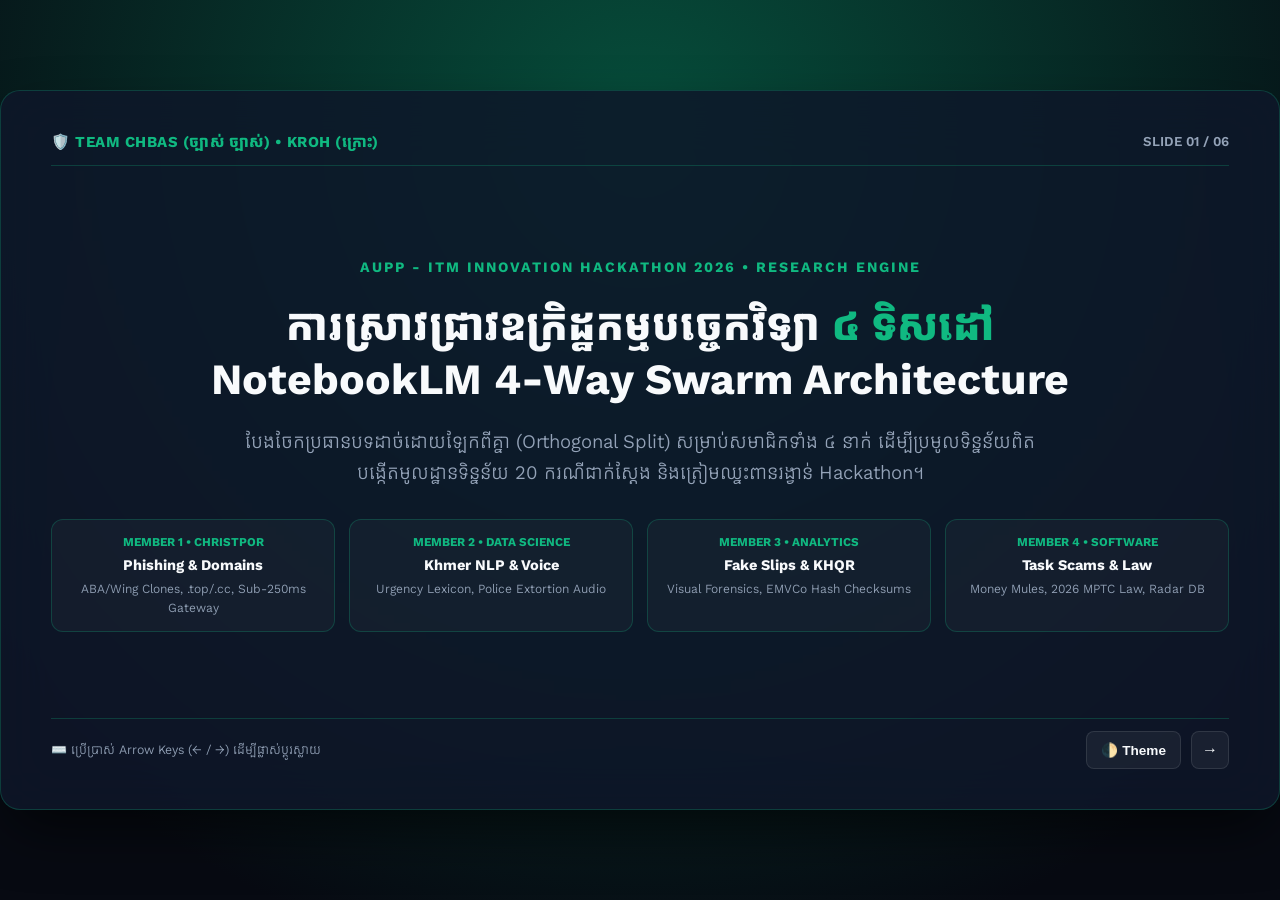
==== slides.html @ 831a71b3 "feat: deploy Team CHBAS 4-member research presentation deck to /slides" ====
<!DOCTYPE html>
<html lang="km" data-theme="dark">
<head>
    <meta charset="UTF-8">
    <meta name="viewport" content="width=device-width, initial-scale=1.0">
    <title>Team CHBAS — 4-Member Scam Research & NotebookLM Architecture | KROH (ក្រោះ)</title>
    <style>
        @import url('https://fonts.googleapis.com/css2?family=Inter:wght@400;500;600;700&family=Outfit:wght@500;600;700;800&family=Kantumruy+Pro:wght@400;500;600;700&display=swap');
        
        :root {
            --primary: #10B981;
            --primary-glow: rgba(16, 185, 129, 0.25);
            --secondary: #06B6D4;
            --accent: #F59E0B;
            --danger: #EF4444;
            --bg-color: #070A12;
            --card-bg: rgba(15, 23, 42, 0.85);
            --text-primary: #F8FAFC;
            --text-muted: #94A3B8;
            --border-color: rgba(16, 185, 129, 0.25);
            --bg-gradient: radial-gradient(circle at 50% 15%, #064e3b 0%, #070a12 85%);
            --code-bg: #0B1120;
        }
    
        [data-theme="light"] {
            --primary: #059669;
            --primary-glow: rgba(5, 150, 105, 0.2);
            --secondary: #0284C7;
            --accent: #D97706;
            --danger: #DC2626;
            --bg-color: #F8FAFC;
            --card-bg: #FFFFFF;
            --text-primary: #0F172A;
            --text-muted: #475569;
            --border-color: rgba(5, 150, 105, 0.25);
            --bg-gradient: radial-gradient(circle at 50% 15%, #ECFDF5 0%, #F1F5F9 85%);
            --code-bg: #F1F5F9;
        }
        
        * { box-sizing: border-box; margin: 0; padding: 0; }
        
        body {
            display: flex; justify-content: center; align-items: center; min-height: 100vh;
            background-color: var(--bg-color); background-image: var(--bg-gradient);
            color: var(--text-primary); font-family: 'Kantumruy Pro', 'Inter', sans-serif;
            overflow: hidden; transition: all 0.3s ease; line-height: 1.45;
        }
        
        h1, h2, h3, h4 { font-family: 'Kantumruy Pro', 'Outfit', sans-serif; font-weight: 700; }
        
        .slide-container {
            width: 1280px; height: 720px; position: relative;
            background: var(--card-bg); backdrop-filter: blur(28px);
            border-radius: 20px; border: 1px solid var(--border-color);
            box-shadow: 0 25px 60px -12px rgba(0, 0, 0, 0.7); overflow: hidden;
        }
        
        .slide {
            display: none; width: 100%; height: 100%; padding: 40px 50px;
            flex-direction: column; justify-content: space-between;
        }
        .slide.active { display: flex; animation: fadeIn 0.3s ease-out; }
        
        @keyframes fadeIn { from { opacity: 0; transform: translateY(6px); } to { opacity: 1; transform: translateY(0); } }
        
        .slide-header {
            display: flex; justify-content: space-between; align-items: center;
            border-bottom: 1px solid var(--border-color); padding-bottom: 12px; margin-bottom: 16px;
        }
        .brand-badge {
            display: inline-flex; align-items: center; gap: 8px; font-weight: 700;
            font-size: 0.95rem; color: var(--primary); letter-spacing: 0.5px;
        }
        .slide-counter { font-size: 0.85rem; color: var(--text-muted); font-weight: 600; }
        
        .content-split {
            display: grid; grid-template-columns: 1.15fr 0.85fr; gap: 30px;
            height: calc(100% - 110px); align-items: stretch;
        }
        
        .panel-left {
            display: flex; flex-direction: column; justify-content: space-between;
        }
        .panel-right {
            background: rgba(16, 185, 129, 0.03); border: 1px dashed var(--border-color);
            border-radius: 16px; padding: 22px; display: flex; flex-direction: column;
            justify-content: space-between;
        }
        
        .slide-title { font-size: 1.85rem; color: var(--text-primary); margin-bottom: 6px; }
        .slide-subtitle { color: var(--primary); font-size: 1.05rem; font-weight: 600; margin-bottom: 16px; }
        
        .spec-list { list-style: none; display: flex; flex-direction: column; gap: 10px; }
        .spec-item {
            padding: 10px 14px; border-radius: 10px; background: rgba(255, 255, 255, 0.03);
            border: 1px solid rgba(255, 255, 255, 0.06); font-size: 0.92rem;
            display: flex; align-items: flex-start; gap: 10px;
        }
        .spec-icon { color: var(--primary); font-weight: bold; flex-shrink: 0; margin-top: 2px; }
        
        .prompt-preview-card {
            background: var(--code-bg); border-radius: 12px; border: 1px solid var(--border-color);
            padding: 16px; flex-grow: 1; display: flex; flex-direction: column; justify-content: space-between;
            overflow: hidden;
        }
        .prompt-header {
            display: flex; justify-content: space-between; align-items: center; margin-bottom: 10px;
        }
        .prompt-label { font-size: 0.8rem; font-weight: 700; color: var(--text-muted); text-transform: uppercase; letter-spacing: 0.5px; }
        .prompt-text {
            font-family: 'JetBrains Mono', 'Menlo', monospace; font-size: 0.82rem;
            color: var(--text-primary); line-height: 1.5; overflow-y: auto; max-height: 250px;
            padding-right: 6px; white-space: pre-wrap;
        }
        
        .btn-action {
            display: inline-flex; align-items: center; justify-content: center; gap: 8px;
            background: var(--primary); color: #042f2e; font-weight: 700; font-size: 0.95rem;
            padding: 12px 20px; border-radius: 10px; border: none; cursor: pointer;
            transition: all 0.2s ease; text-decoration: none; margin-top: 14px;
        }
        .btn-action:hover {
            transform: translateY(-2px); box-shadow: 0 10px 25px -5px var(--primary-glow);
            filter: brightness(1.1);
        }
        .btn-action.copied {
            background: #059669; color: #FFFFFF;
        }
        
        .btn-secondary {
            background: rgba(255,255,255,0.06); color: var(--text-primary); border: 1px solid rgba(255,255,255,0.12);
        }
        .btn-secondary:hover { background: rgba(255,255,255,0.12); }
        
        .slide-footer {
            display: flex; justify-content: space-between; align-items: center;
            border-top: 1px solid var(--border-color); padding-top: 12px; margin-top: 10px;
        }
        .shortcut-hint { font-size: 0.8rem; color: var(--text-muted); }
        .controls-row { display: flex; gap: 10px; }
        .nav-btn {
            background: rgba(255,255,255,0.05); border: 1px solid rgba(255,255,255,0.1);
            color: var(--text-primary); width: 38px; height: 38px; border-radius: 8px;
            cursor: pointer; display: flex; align-items: center; justify-content: center;
            font-size: 1rem; transition: all 0.2s;
        }
        .nav-btn:hover { background: var(--primary); color: #042f2e; }
        .theme-toggle-btn {
            padding: 0 14px; width: auto; font-size: 0.85rem; font-weight: 600;
        }

        .hero-layout {
            display: flex; flex-direction: column; justify-content: center; align-items: center;
            text-align: center; height: 100%; gap: 20px;
        }
        .hero-title { font-size: 2.7rem; line-height: 1.25; color: var(--text-primary); max-width: 950px; }
        .hero-title span { color: var(--primary); }
        .hero-sub { color: var(--text-muted); font-size: 1.2rem; max-width: 800px; line-height: 1.6; }
        .role-grid-preview {
            display: grid; grid-template-columns: repeat(4, 1fr); gap: 14px; width: 100%; margin-top: 10px;
        }
        .role-chip {
            background: rgba(255, 255, 255, 0.03); border: 1px solid var(--border-color);
            border-radius: 12px; padding: 14px 10px; text-align: center;
        }
        .role-chip-num { font-size: 0.75rem; font-weight: 700; color: var(--primary); text-transform: uppercase; }
        .role-chip-title { font-size: 0.92rem; font-weight: 700; margin-top: 4px; }
        .role-chip-desc { font-size: 0.78rem; color: var(--text-muted); margin-top: 4px; }

        .modal-overlay {
            display: none; position: absolute; top: 0; left: 0; width: 100%; height: 100%;
            background: rgba(4, 7, 13, 0.88); backdrop-filter: blur(12px);
            z-index: 100; justify-content: center; align-items: center; padding: 40px;
        }
        .modal-overlay.active { display: flex; animation: fadeIn 0.2s ease-out; }
        .modal-box {
            background: var(--card-bg); border: 1px solid var(--primary);
            border-radius: 16px; width: 850px; max-height: 90%; overflow-y: auto;
            padding: 30px; box-shadow: 0 25px 60px rgba(0,0,0,0.8);
        }
        .modal-close {
            float: right; font-size: 1.4rem; cursor: pointer; color: var(--text-muted);
            border: none; background: transparent; line-height: 1;
        }
        .modal-close:hover { color: var(--danger); }
    </style>
</head>
<body>

<div class="slide-container">

    <!-- SLIDE 1: HERO -->
    <div class="slide active" id="slide-1">
        <div class="slide-header">
            <div class="brand-badge">🛡️ TEAM CHBAS (ច្បាស់ ច្បាស់) • KROH (ក្រោះ)</div>
            <div class="slide-counter">SLIDE 01 / 06</div>
        </div>
        <div class="hero-layout">
            <div style="font-size: 0.9rem; font-weight: 700; color: var(--primary); text-transform: uppercase; letter-spacing: 2px;">
                AUPP - ITM Innovation Hackathon 2026 • Research Engine
            </div>
            <h1 class="hero-title">
                ការស្រាវជ្រាវឧក្រិដ្ឋកម្មបច្ចេកវិទ្យា <span>៤ ទិសដៅ</span><br>
                NotebookLM 4-Way Swarm Architecture
            </h1>
            <p class="hero-sub">
                បែងចែកប្រធានបទដាច់ដោយឡែកពីគ្នា (Orthogonal Split) សម្រាប់សមាជិកទាំង ៤ នាក់ ដើម្បីប្រមូលទិន្នន័យពិត បង្កើតមូលដ្ឋានទិន្នន័យ 20 ករណីជាក់ស្តែង និងត្រៀមឈ្នះពានរង្វាន់ Hackathon។
            </p>
            <div class="role-grid-preview">
                <div class="role-chip">
                    <div class="role-chip-num">Member 1 • Christpor</div>
                    <div class="role-chip-title">Phishing & Domains</div>
                    <div class="role-chip-desc">ABA/Wing Clones, .top/.cc, Sub-250ms Gateway</div>
                </div>
                <div class="role-chip">
                    <div class="role-chip-num">Member 2 • Data Science</div>
                    <div class="role-chip-title">Khmer NLP & Voice</div>
                    <div class="role-chip-desc">Urgency Lexicon, Police Extortion Audio</div>
                </div>
                <div class="role-chip">
                    <div class="role-chip-num">Member 3 • Analytics</div>
                    <div class="role-chip-title">Fake Slips & KHQR</div>
                    <div class="role-chip-desc">Visual Forensics, EMVCo Hash Checksums</div>
                </div>
                <div class="role-chip">
                    <div class="role-chip-num">Member 4 • Software</div>
                    <div class="role-chip-title">Task Scams & Law</div>
                    <div class="role-chip-desc">Money Mules, 2026 MPTC Law, Radar DB</div>
                </div>
            </div>
        </div>
        <div class="slide-footer">
            <div class="shortcut-hint">⌨️ ប្រើប្រាស់ Arrow Keys (← / →) ដើម្បីផ្លាស់ប្តូរស្លាយ</div>
            <div class="controls-row">
                <button class="nav-btn theme-toggle-btn" onclick="toggleTheme()">🌓 Theme</button>
                <button class="nav-btn" onclick="nextSlide()">→</button>
            </div>
        </div>
    </div>

    <!-- SLIDE 2: MEMBER 1 -->
    <div class="slide" id="slide-2">
        <div class="slide-header">
            <div class="brand-badge">👤 MEMBER 1 • AI LEAD & PRODUCT ARCHITECT</div>
            <div class="slide-counter">SLIDE 02 / 06</div>
        </div>
        <div class="content-split">
            <div class="panel-left">
                <div>
                    <h2 class="slide-title">Domain A: Banking Phishing & Cloned Infrastructure</h2>
                    <div class="slide-subtitle">ការក្លែងបន្លំធនាគារ (ABA, Wing, ACLEDA) & ការបង្កើត Bot Gateway</div>
                    <ul class="spec-list">
                        <li class="spec-item">
                            <span class="spec-icon">🎯</span>
                            <div><strong>គោលដៅស្នូល៖</strong> ស្រាវជ្រាវ Disposable TLDs (<code>.top</code>, <code>.cc</code>, <code>.vip</code>) និងការប្រើប្រាស់ Cyrillic Homoglyphs (ឧ. <code>аba.com</code>)។</div>
                        </li>
                        <li class="spec-item">
                            <span class="spec-icon">⚡</span>
                            <div><strong>Sub-250ms Heuristics៖</strong> បង្កើត Regex និង Whitelist សម្រាប់ឆែកមើល Domain ដោយមិនបាច់ហៅ AI (ចំណាយពេលត្រឹម 50ms)។</div>
                        </li>
                        <li class="spec-item">
                            <span class="spec-icon">📂</span>
                            <div><strong>ប្រភពឯកសារដាក់ចូល NotebookLM៖</strong> ABA Security Advisories, CamCERT Phishing Alerts, KROH Startup Pack។</div>
                        </li>
                    </ul>
                </div>
                <button class="btn-action btn-secondary" onclick="openModal('m1')">🔍 មើលព័ត៌មានលម្អិត & ករណីសិក្សា</button>
            </div>
            <div class="panel-right">
                <div class="prompt-preview-card">
                    <div class="prompt-header">
                        <span class="prompt-label">NotebookLM Master Prompt (Member 1)</span>
                        <span style="font-size: 0.75rem; color: var(--primary);">Ready to Copy</span>
                    </div>
                    <div class="prompt-text" id="prompt-m1">You are a Principal Cyber Threat Intelligence Analyst specializing in Southeast Asian financial phishing and domain infrastructure.

Analyze all uploaded sources regarding Cambodian banking phishing campaigns (specifically targeting ABA Bank, Wing, ACLEDA, and Bakong) and generate a rigorous technical intelligence brief answering:

1. INFRASTRUCTURE & DISCOVERY:
   - What top-level domains (TLDs, e.g., .top, .cc, .vip), DNS providers, and SSL cert issuers do Cambodian banking scammers predominantly use?
   - How do scammers execute homoglyph and typo-squatting attacks (e.g., Cyrillic characters mimicking Latin letters)?
   - What URL redirection and obfuscation patterns (e.g., bit.ly, t.me, multi-hop redirects) are observed?

2. ATTACK SEQUENCE & CREDENTIAL HARVESTING:
   - Step-by-step breakdown: from initial Telegram DM / SMS to fake webview.
   - What credentials do they capture (4-digit app PIN, phone number, forwarded OTP)?

3. DEFENSIVE DETECTION LOGIC FOR KROH:
   - What deterministic rules can execute in &lt;50ms without calling an LLM?
   - What tasks should be passed to Gemini 3.1 Lite?

Format: TL;DR, IoC Table, False-Positive Edge Cases, and Actionable Bot Recommendations.</div>
                </div>
                <button class="btn-action" id="btn-copy-m1" onclick="copyPrompt('prompt-m1', 'btn-copy-m1')">📋 Copy Prompt សម្រាប់ NotebookLM</button>
            </div>
        </div>
        <div class="slide-footer">
            <div class="shortcut-hint">ប្រគល់ជូន៖ <strong>Christpor Rin (AI Lead)</strong></div>
            <div class="controls-row">
                <button class="nav-btn" onclick="prevSlide()">←</button>
                <button class="nav-btn" onclick="nextSlide()">→</button>
            </div>
        </div>
    </div>

    <!-- SLIDE 3: MEMBER 2 -->
    <div class="slide" id="slide-3">
        <div class="slide-header">
            <div class="brand-badge">👤 MEMBER 2 • DATA SCIENCE & NLP SPECIALIST</div>
            <div class="slide-counter">SLIDE 03 / 06</div>
        </div>
        <div class="content-split">
            <div class="panel-left">
                <div>
                    <h2 class="slide-title">Domain B: Vernacular Khmer NLP & Voice Extortion</h2>
                    <div class="slide-subtitle">ការវិភាគភាសាខ្មែរបោកប្រាស់ និងសារសំឡេងគំរាមកំហែង (Voice Notes)</div>
                    <ul class="spec-list">
                        <li class="spec-item">
                            <span class="spec-icon">🗣️</span>
                            <div><strong>ទម្រង់បោកប្រាស់ ៣ ធំៗ៖</strong> ការក្លែងជាប៉ូលិស (កញ្ចប់អីវ៉ាន់ជាប់គយ/គ្រឿងញៀន), បុគ្គលិកធនាគារ (គណនីត្រូវបង្កក), គ្រោះថ្នាក់សាច់ញាតិបន្ទាន់។</div>
                        </li>
                        <li class="spec-item">
                            <span class="spec-icon">📝</span>
                            <div><strong>Khmer Red-Flag Lexicon៖</strong> ស្រង់ពាក្យគន្លឹះចំនួន 20 (ឧ. <em>"ផ្ទេរប្រាក់ជាបន្ទាន់", "គណនីត្រូវបិទ", "កុំប្រាប់អ្នកណា"</em>)។</div>
                        </li>
                        <li class="spec-item">
                            <span class="spec-icon">📂</span>
                            <div><strong>ប្រភពឯកសារដាក់ចូល NotebookLM៖</strong> កំណត់ហេតុស្នងការនគរបាលជាតិ, អត្ថបទសារព័ត៌មានក្នុងស្រុក, Telegram transcripts។</div>
                        </li>
                    </ul>
                </div>
                <button class="btn-action btn-secondary" onclick="openModal('m2')">🔍 មើលព័ត៌មានលម្អិត & ករណីសិក្សា</button>
            </div>
            <div class="panel-right">
                <div class="prompt-preview-card">
                    <div class="prompt-header">
                        <span class="prompt-label">NotebookLM Master Prompt (Member 2)</span>
                        <span style="font-size: 0.75rem; color: var(--primary);">Ready to Copy</span>
                    </div>
                    <div class="prompt-text" id="prompt-m2">You are a Senior Computational Linguist and Behavioral Fraud Specialist specializing in Khmer vernacular discourse and social engineering.

Analyze all uploaded sources on Cambodian phone scams, Telegram voice messages, and text-based fraud to construct a definitive linguistic threat dictionary:

1. PSYCHOLOGICAL MANIPULATION ARCHETYPES:
   - Deconstruct the 3 most prevalent voice/chat scam scripts in Cambodia:
     a) Police / Court Summons Extortion (e.g., seized contraband package)
     b) Commercial Bank Fraud Alert (e.g., money laundering freeze, move to safe account)
     c) Hospital / Urgent Relative Emergency
   - What emotional levers are weaponized (fear of authority, immediate panic)?

2. KHMER LINGUISTIC MARKERS & VOCABULARY:
   - List the 20 most frequent Khmer trigger words and phrases indicating high scam probability (provide Khmer script, Romanized phonetic, and English meaning).
   - What speech traits distinguish scripted fraud calls from real official calls?

3. GROUND-TRUTH TEST BENCHMARK FOR KROH:
   - Provide 5 realistic Khmer scam voice message transcripts (annotated threat score 0-100%).
   - Provide 3 authentic bank/courier customer service transcripts (negative control samples).

Format: Linguistic Taxonomy Matrix, Khmer Red-Flag Lexicon, and Gemini Triage Prompts.</div>
                </div>
                <button class="btn-action" id="btn-copy-m2" onclick="copyPrompt('prompt-m2', 'btn-copy-m2')">📋 Copy Prompt សម្រាប់ NotebookLM</button>
            </div>
        </div>
        <div class="slide-footer">
            <div class="shortcut-hint">ប្រគល់ជូន៖ <strong>Data Science & NLP Lead</strong></div>
            <div class="controls-row">
                <button class="nav-btn" onclick="prevSlide()">←</button>
                <button class="nav-btn" onclick="nextSlide()">→</button>
            </div>
        </div>
    </div>

    <!-- SLIDE 4: MEMBER 3 -->
    <div class="slide" id="slide-4">
        <div class="slide-header">
            <div class="brand-badge">👤 MEMBER 3 • ANALYTICS & FORENSICS SPECIALIST</div>
            <div class="slide-counter">SLIDE 04 / 06</div>
        </div>
        <div class="content-split">
            <div class="panel-left">
                <div>
                    <h2 class="slide-title">Domain C: Fake Bank Receipts & KHQR Forensics</h2>
                    <div class="slide-subtitle">ការស្រាវជ្រាវវិក្កយបត្រផ្ទេរប្រាក់ក្លែងបន្លំ (Fake Slips) & កូដ QR ក្លែងក្លាយ</div>
                    <ul class="spec-list">
                        <li class="spec-item">
                            <span class="spec-icon">🧾</span>
                            <div><strong>ចំនុចខ្វះចន្លោះលើ Fake Slip៖</strong> Font អក្សរខុសពីស្តង់ដារធនាគារ (ប្រើ Arial ជំនួស Custom Font), បន្ទាត់អក្សរមិនស្មើ, ម៉ោងផ្ទេរលុយមុនម៉ោងកុម្ម៉ង់។</div>
                        </li>
                        <li class="spec-item">
                            <span class="spec-icon">🔍</span>
                            <div><strong>EMVCo & Checksum Validation៖</strong> របៀបផ្ទៀងផ្ទាត់ Hash របស់ Bakong និងលេខ Reference ដើម្បីការពារអាជីវករ និងហាងកាហ្វេ។</div>
                        </li>
                        <li class="spec-item">
                            <span class="spec-icon">📂</span>
                            <div><strong>ប្រភពឯកសារដាក់ចូល NotebookLM៖</strong> Bakong KHQR EMVCo Specifications, ABA Slip Guidelines, ករណីបន្លំវិក្កយបត្រតាមតេឡេក្រាម។</div>
                        </li>
                    </ul>
                </div>
                <button class="btn-action btn-secondary" onclick="openModal('m3')">🔍 មើលព័ត៌មានលម្អិត & ករណីសិក្សា</button>
            </div>
            <div class="panel-right">
                <div class="prompt-preview-card">
                    <div class="prompt-header">
                        <span class="prompt-label">NotebookLM Master Prompt (Member 3)</span>
                        <span style="font-size: 0.75rem; color: var(--primary);">Ready to Copy</span>
                    </div>
                    <div class="prompt-text" id="prompt-m3">You are a Digital Forensics Investigator and Computer Vision Specialist specializing in mobile transaction receipts and EMVCo QR code fraud.

Examine all uploaded materials regarding payment slip tampering and fake QR codes in Cambodia:

1. SLIP FABRICATION MECHANISMS:
   - How are fake ABA and Bakong payment receipts generated (Telegram generator bots, web apps, modified PSD templates)?
   - What are the most common visual artifacts of tampered slips:
     * Font inconsistencies (system default fonts vs. official custom bank typefaces)
     * Misaligned text baselines and bounding box distortions
     * Date/time stamp discrepancies
     * "Pending" or "Submitted" status graphically disguised as "Success"

2. TRANSACTION ID & CHECKSUM VALIDATION:
   - How do authentic Bakong transaction hashes and ABA reference numbers format their sequences?
   - What mathematical checks can determine if an EMVCo KHQR code payload has been altered?

3. MSME DEFENSE BLUEPRINT FOR KROH:
   - Outline an automated 3-step verification pipeline when a shopkeeper forwards a receipt screenshot to KROH.

Format: Visual Forensic Anomaly Checklist (10 points), Structural Comparison, and Heuristic Fraud Rules.</div>
                </div>
                <button class="btn-action" id="btn-copy-m3" onclick="copyPrompt('prompt-m3', 'btn-copy-m3')">📋 Copy Prompt សម្រាប់ NotebookLM</button>
            </div>
        </div>
        <div class="slide-footer">
            <div class="shortcut-hint">ប្រគល់ជូន៖ <strong>Analytics & Fraud Forensics Lead</strong></div>
            <div class="controls-row">
                <button class="nav-btn" onclick="prevSlide()">←</button>
                <button class="nav-btn" onclick="nextSlide()">→</button>
            </div>
        </div>
    </div>

    <!-- SLIDE 5: MEMBER 4 -->
    <div class="slide" id="slide-5">
        <div class="slide-header">
            <div class="brand-badge">👤 MEMBER 4 • SOFTWARE & THREAT INTEL LEAD</div>
            <div class="slide-counter">SLIDE 05 / 06</div>
        </div>
        <div class="content-split">
            <div class="panel-left">
                <div>
                    <h2 class="slide-title">Domain D: Telegram Task Scams & 2026 MPTC Law</h2>
                    <div class="slide-subtitle">អន្ទាក់ការងារ Like វីដេអូ, គណនីជួល (Mule Accounts) & ច្បាប់ប្រឆាំងបទល្មើសបច្ចេកវិទ្យា</div>
                    <ul class="spec-list">
                        <li class="spec-item">
                            <span class="spec-icon">🎣</span>
                            <div><strong>ដំណាក់កាលអន្ទាក់ទាំង ៤៖</strong> នុយ (ឲ្យ $2-$5) ➔ ទាក់ទាញចូល VIP (តម្រូវដាក់ប្រាក់ $50) ➔ បង្កកលុយទារប្រាក់បន្ថែម ➔ ទិញកុងធនាគារ ($50-$100) លាងលុយ។</div>
                        </li>
                        <li class="spec-item">
                            <span class="spec-icon">⚖️</span>
                            <div><strong>ច្បាប់ថ្មីខែមេសា ឆ្នាំ២០២៦៖</strong> ទោសអស់មួយជីវិតសម្រាប់មេក្លោងបោកប្រាស់ និងទោសព្រហ្មទណ្ឌលើម្ចាស់ទីតាំង/ម្ចាស់កុងធនាគារជួល។</div>
                        </li>
                        <li class="spec-item">
                            <span class="spec-icon">🗄️</span>
                            <div><strong>ស្ថាបត្យកម្មទិន្នន័យ៖</strong> Supabase Telemetry Schema & Public Web Threat Radar ដើម្បីបង្ហាញចំណុចក្តៅទូទាំងប្រទេស។</div>
                        </li>
                    </ul>
                </div>
                <button class="btn-action btn-secondary" onclick="openModal('m4')">🔍 មើលព័ត៌មានលម្អិត & ករណីសិក្សា</button>
            </div>
            <div class="panel-right">
                <div class="prompt-preview-card">
                    <div class="prompt-header">
                        <span class="prompt-label">NotebookLM Master Prompt (Member 4)</span>
                        <span style="font-size: 0.75rem; color: var(--primary);">Ready to Copy</span>
                    </div>
                    <div class="prompt-text" id="prompt-m4">You are a Principal Software Architect and Cybercrime Intelligence Strategist specializing in transnational fraud networks and national threat telemetry.

Analyze all uploaded documents regarding Cambodian online task scams, money mule operations, and the 2026 legal/regulatory landscape:

1. TASK SCAM LIFECYCLE & MONEY MULE PIPELINES:
   - Detail the 4 stages of Telegram job/task scams ("Like videos for $5" -> small payout -> VIP deposit lock -> total loss).
   - How do criminal syndicates recruit Cambodian youth as "money mules" (buying bank accounts for $50-$100)?
   - What are the legal liabilities for bank account owners under the April 2026 Anti-Cybercrime Law?

2. NATIONAL REGULATORY & INCIDENT INTEGRATION:
   - How do the Ministry of Post and Telecommunications (MPTC), TRC (Hotline 6789), and CamCERT process citizen reports?
   - How can KROH position itself as the automated intake layer feeding high-confidence IoCs to law enforcement and banks?

3. TELEMETRY SCHEMA & RADAR DATA ARCHITECTURE:
   - Define telemetry attributes needed to log a scam incident without collecting personal user data (Zero-PII).
   - Propose the data aggregation model for the public Web Threat Radar.

Format: Task Scam Escalation Flowchart, Legal Risk Summary, and Supabase Telemetry Schema.</div>
                </div>
                <button class="btn-action" id="btn-copy-m4" onclick="copyPrompt('prompt-m4', 'btn-copy-m4')">📋 Copy Prompt សម្រាប់ NotebookLM</button>
            </div>
        </div>
        <div class="slide-footer">
            <div class="shortcut-hint">ប្រគល់ជូន៖ <strong>Software Engineer & Threat Intel Lead</strong></div>
            <div class="controls-row">
                <button class="nav-btn" onclick="prevSlide()">←</button>
                <button class="nav-btn" onclick="nextSlide()">→</button>
            </div>
        </div>
    </div>

    <!-- SLIDE 6: SYNTHESIS -->
    <div class="slide" id="slide-6">
        <div class="slide-header">
            <div class="brand-badge">🚀 TEAM CHBAS SYNTHESIS & WINNING FORMULA</div>
            <div class="slide-counter">SLIDE 06 / 06</div>
        </div>
        <div class="content-split">
            <div class="panel-left">
                <div>
                    <h2 class="slide-title">Roadmap ឆ្ពោះទៅកាន់ជ័យជំនះ AUPP Hackathon</h2>
                    <div class="slide-subtitle">ការរួមបញ្ចូលទិន្នន័យពី NotebookLM ទាំង ៤ មកកាន់ KROH Engine</div>
                    <ul class="spec-list">
                        <li class="spec-item">
                            <span class="spec-icon">📅</span>
                            <div><strong>ថ្ងៃសុក្រ (Friday Sprint)៖</strong> សមាជិកទាំង ៤ បញ្ចូល Prompt ទៅក្នុង NotebookLM រៀងៗខ្លួន និងទាញយករបាយការណ៍ 2 ទំព័រ។</div>
                        </li>
                        <li class="spec-item">
                            <span class="spec-icon">🧪</span>
                            <div><strong>ថ្ងៃសៅរ៍ (Dataset Gate)៖</strong> រៀបចំសំណុំទិន្នន័យ 20 ករណីពិត (5 Phishing + 5 Voice + 5 Slips + 5 Task Scams) ក្នុង <code>docs/dataset/</code>។</div>
                        </li>
                        <li class="spec-item">
                            <span class="spec-icon">🏆</span>
                            <div><strong>Hackathon Presentation Pitch៖</strong> បង្ហាញភាពស៊ីសង្វាក់ជាមួយយុទ្ធនាការ MPTC 6789, CCOS, និងការការពារប្រជាពលរដ្ឋ 17 លាននាក់ក្នុងល្បឿន 200ms!</div>
                        </li>
                    </ul>
                </div>
                <div style="font-size: 0.85rem; color: var(--text-muted); margin-top: 10px;">
                    📚 <strong>Verified Sources:</strong> MPTC (mptc.gov.kh), CamCERT, NBC Bakong, TRC Hotline 6789, CCOS 2026.
                </div>
            </div>
            <div class="panel-right" style="justify-content: center; align-items: center; text-align: center;">
                <div style="font-size: 3.5rem; margin-bottom: 10px;">🛡️</div>
                <h3 style="color: var(--primary); font-size: 1.5rem; margin-bottom: 8px;">KROH: ក្រោះការពារជាតិ</h3>
                <p style="color: var(--text-muted); font-size: 0.95rem; max-width: 320px; margin-bottom: 20px;">
                    "ការពារប្រជាជនកម្ពុជាពីការបោកប្រាស់តាម Telegram ក្នុងរយៈពេលត្រឹមតែ 200ms"
                </p>
                <div style="display: flex; gap: 10px; width: 100%;">
                    <button class="btn-action" style="flex: 1;" onclick="goToSlide(1)">🔄 ចាប់ផ្តើមឡើងវិញ</button>
                </div>
            </div>
        </div>
        <div class="slide-footer">
            <div class="shortcut-hint">✨ រៀបចំរួចជាស្រេចដោយ <strong>Christpor Rin & Antigravity AI</strong></div>
            <div class="controls-row">
                <button class="nav-btn" onclick="prevSlide()">←</button>
            </div>
        </div>
    </div>

</div>

<!-- MODAL -->
<div class="modal-overlay" id="modalOverlay" onclick="closeModal(event)">
    <div class="modal-box" onclick="event.stopPropagation()">
        <button class="modal-close" onclick="closeModal(event)">✕</button>
        <div id="modalContent"></div>
    </div>
</div>

<script>
    let currentSlide = 1;
    const totalSlides = 6;

    function showSlide(index) {
        document.querySelectorAll('.slide').forEach(el => el.classList.remove('active'));
        const target = document.getElementById(`slide-${index}`);
        if (target) {
            target.classList.add('active');
            currentSlide = index;
        }
    }

    function nextSlide() {
        if (currentSlide < totalSlides) showSlide(currentSlide + 1);
    }

    function prevSlide() {
        if (currentSlide > 1) showSlide(currentSlide - 1);
    }

    function goToSlide(index) {
        showSlide(index);
    }

    document.addEventListener('keydown', (e) => {
        if (e.key === 'ArrowRight' || e.key === ' ') {
            e.preventDefault();
            nextSlide();
        } else if (e.key === 'ArrowLeft') {
            e.preventDefault();
            prevSlide();
        } else if (e.key === 'Escape') {
            closeModal();
        }
    });

    function toggleTheme() {
        const html = document.documentElement;
        const current = html.getAttribute('data-theme');
        const next = current === 'dark' ? 'light' : 'dark';
        html.setAttribute('data-theme', next);
    }

    function copyPrompt(textElementId, btnElementId) {
        const text = document.getElementById(textElementId).innerText;
        navigator.clipboard.writeText(text).then(() => {
            const btn = document.getElementById(btnElementId);
            const originalText = btn.innerText;
            btn.innerText = "✓ បានចម្លង (Copied!)";
            btn.classList.add('copied');
            setTimeout(() => {
                btn.innerText = originalText;
                btn.classList.remove('copied');
            }, 2500);
        }).catch(err => {
            alert("Clipboard copy failed, please select text manually.");
        });
    }

    const modalData = {
        m1: {
            title: "Domain A: Banking Phishing Infrastructure (Member 1)",
            content: `
                <h3 style="color: var(--primary); margin-bottom: 12px;">ហេតុអ្វីបានជាករណីនេះសំខាន់បំផុត?</h3>
                <p style="color: var(--text-muted); margin-bottom: 16px;">
                    ៨៥% នៃការខាតបង់ប្រាក់របស់ប្រជាពលរដ្ឋកើតចេញពី Link ក្លែងបន្លំធនាគារ (Phishing) តាម Telegram ឬ SMS ដែលតម្រូវឲ្យជនរងគ្រោះបញ្ចូល 4-Digit PIN និង OTP។
                </p>
                <div style="background: var(--code-bg); padding: 16px; border-radius: 10px; border: 1px solid var(--border-color); margin-bottom: 16px;">
                    <strong style="color: var(--accent);">បច្ចេកទេស Homoglyphs (តួអក្សរបន្លំ):</strong><br>
                    <code style="color: #60A5FA;">https://аba-rewards.top (អក្សរ 'а' គឺ Cyrillic U+0430 មិនមែន Latin 'a' ឡើយ!)</code>
                </div>
                <h4 style="margin-bottom: 8px;">ភារកិច្ចរបស់ Christpor:</h4>
                <p style="color: var(--text-muted); font-size: 0.95rem;">
                    បង្កើត Regex Pre-check ដើម្បីកាត់បន្ថយពេលវេលាត្រួតពិនិត្យមកក្រោម 50ms មុនពេលបញ្ជូនទៅ Gemini 3.1 Lite។
                </p>
            `
        },
        m2: {
            title: "Domain B: Khmer NLP & Voice Extortion (Member 2)",
            content: `
                <h3 style="color: var(--primary); margin-bottom: 12px;">ការវាយប្រហារតាមចិត្តសាស្ត្រ និងសំឡេង (Voice Notes)</h3>
                <p style="color: var(--text-muted); margin-bottom: 16px;">
                    ជនរងគ្រោះវ័យកណ្តាល និងចាស់ជរាតែងតែចាញ់បោកការផ្ញើសារជាសំឡេង (Voice Notes) ព្រោះវាបង្កើតអារម្មណ៍ភ័យខ្លាច (Fear of Authority) និងការបង្ខំឲ្យផ្ទេរប្រាក់ជាបន្ទាន់។
                </p>
                <div style="background: var(--code-bg); padding: 16px; border-radius: 10px; border: 1px solid var(--border-color); margin-bottom: 16px;">
                    <strong style="color: var(--danger);">ពាក្យគន្លឹះគ្រោះថ្នាក់ (Red-Flag Triggers):</strong><br>
                    • <em>"កញ្ចប់អីវ៉ាន់របស់អ្នកជាប់គយ មានសារធាតុញៀន"</em><br>
                    • <em>"គណនីរបស់អ្នកពាក់ព័ន្ធនឹងការលាងលុយកខ្វក់ ត្រូវផ្ទេរមកគណនីសុវត្ថិភាពដើម្បីផ្ទៀងផ្ទាត់"</em><br>
                    • <em>"កុំទាន់ប្រាប់អ្នកណា ប្រយ័ត្នខុសច្បាប់"</em>
                </div>
                <h4 style="margin-bottom: 8px;">ភារកិច្ចរបស់ Member 2:</h4>
                <p style="color: var(--text-muted); font-size: 0.95rem;">
                    ចងក្រងពាក្យគន្លឹះចំនួន 20 និង transcript សំឡេងបោកប្រាស់ 5 ករណី ដើម្បីធ្វើជា benchmark សម្រាប់ AI NLP។
                </p>
            `
        },
        m3: {
            title: "Domain C: Fake Slips & KHQR Forensics (Member 3)",
            content: `
                <h3 style="color: var(--primary); margin-bottom: 12px;">ការក្លែងបន្លំវិក្កយបត្រធនាគារ (MSME Defense)</h3>
                <p style="color: var(--text-muted); margin-bottom: 16px;">
                    អាជីវករខ្នាតតូច ហាងកាហ្វេ និងអ្នកដឹកជញ្ជូនរងគ្រោះរាប់ពាន់ដុល្លារដោយសារ Fake Slip Generator Bots លើ Telegram ដែលកែប្រែទិន្នន័យផ្ទេរប្រាក់ក្នុងរយៈពេល 10 វិនាទី។
                </p>
                <div style="background: var(--code-bg); padding: 16px; border-radius: 10px; border: 1px solid var(--border-color); margin-bottom: 16px;">
                    <strong style="color: var(--secondary);">ចំនុចសង្កេតកោសល្យវិច័យ (Forensic Artifacts):</strong><br>
                    1. Font អក្សរមិនត្រូវតាម Bank Guidelines (ប្រើ Standard Font ជំនួស Custom Font)<br>
                    2. កាលបរិច្ឆេទ និងលេខ Hash មិនមាន Checksum ត្រឹមត្រូវតាមស្តង់ដារ Bakong EMVCo<br>
                    3. អក្សរ "Pending" ត្រូវបានកាត់តបិទបាំងដាក់ "Success"
                </div>
                <h4 style="margin-bottom: 8px;">ភារកិច្ចរបស់ Member 3:</h4>
                <p style="color: var(--text-muted); font-size: 0.95rem;">
                    កំណត់ Visual Anomaly Checklist ចំនួន 10 ចំនុច ដើម្បីឲ្យ Gemini Vision ឆែកមើលរូបថតវិក្កយបត្របានត្រឹមត្រូវ 100%។
                </p>
            `
        },
        m4: {
            title: "Domain D: Task Scams, Mules & 2026 Law (Member 4)",
            content: `
                <h3 style="color: var(--primary); margin-bottom: 12px;">អន្ទាក់ការងារ Telegram & បទល្មើសគណនីជួល</h3>
                <p style="color: var(--text-muted); margin-bottom: 16px;">
                    យុវជន និងសិស្សនិស្សិតរាប់ពាន់នាក់កំពុងក្លាយជាជនរងគ្រោះ ព្រមទាំងប្រឈមមុខនឹងផ្លូវច្បាប់ ដោយសារការជួល ឬលក់គណនីធនាគារ (Mule Accounts) ទៅឲ្យក្រុមឧក្រិដ្ឋជន។
                </p>
                <div style="background: var(--code-bg); padding: 16px; border-radius: 10px; border: 1px solid var(--border-color); margin-bottom: 16px;">
                    <strong style="color: var(--primary);">ទិដ្ឋភាពច្បាប់ខែមេសា ឆ្នាំ២០២៦ (Anti-Cybercrime Law):</strong><br>
                    • ទោសអស់មួយជីវិតសម្រាប់មេក្លោងបង្កើតអន្ទាក់បច្ចេកវិទ្យា<br>
                    • ការទទួលខុសត្រូវព្រហ្មទណ្ឌលើម្ចាស់កុងធនាគារដែលអនុញ្ញាតឲ្យក្រុមបោកប្រាស់ប្រើប្រាស់<br>
                    • កិច្ចសហការរវាង MPTC (Hotline 6789) និង CamCERT
                </div>
                <h4 style="margin-bottom: 8px;">ភារកិច្ចរបស់ Member 4:</h4>
                <p style="color: var(--text-muted); font-size: 0.95rem;">
                    បង្កើត Supabase Telemetry Schema និង Threat Radar Data Model ដើម្បីបង្ហាញផែនទី Scam ផ្ទាល់នៅលើគេហទំព័រ។
                </p>
            `
        }
    };

    function openModal(id) {
        const modal = document.getElementById('modalOverlay');
        const content = document.getElementById('modalContent');
        if (modalData[id]) {
            content.innerHTML = `
                <h2 style="color: var(--text-primary); margin-bottom: 16px;">${modalData[id].title}</h2>
                ${modalData[id].content}
            `;
            modal.classList.add('active');
        }
    }

    function closeModal(e) {
        if (!e || e.target.id === 'modalOverlay' || e.target.classList.contains('modal-close')) {
            document.getElementById('modalOverlay').classList.remove('active');
        }
    }
</script>

</body>
</html>
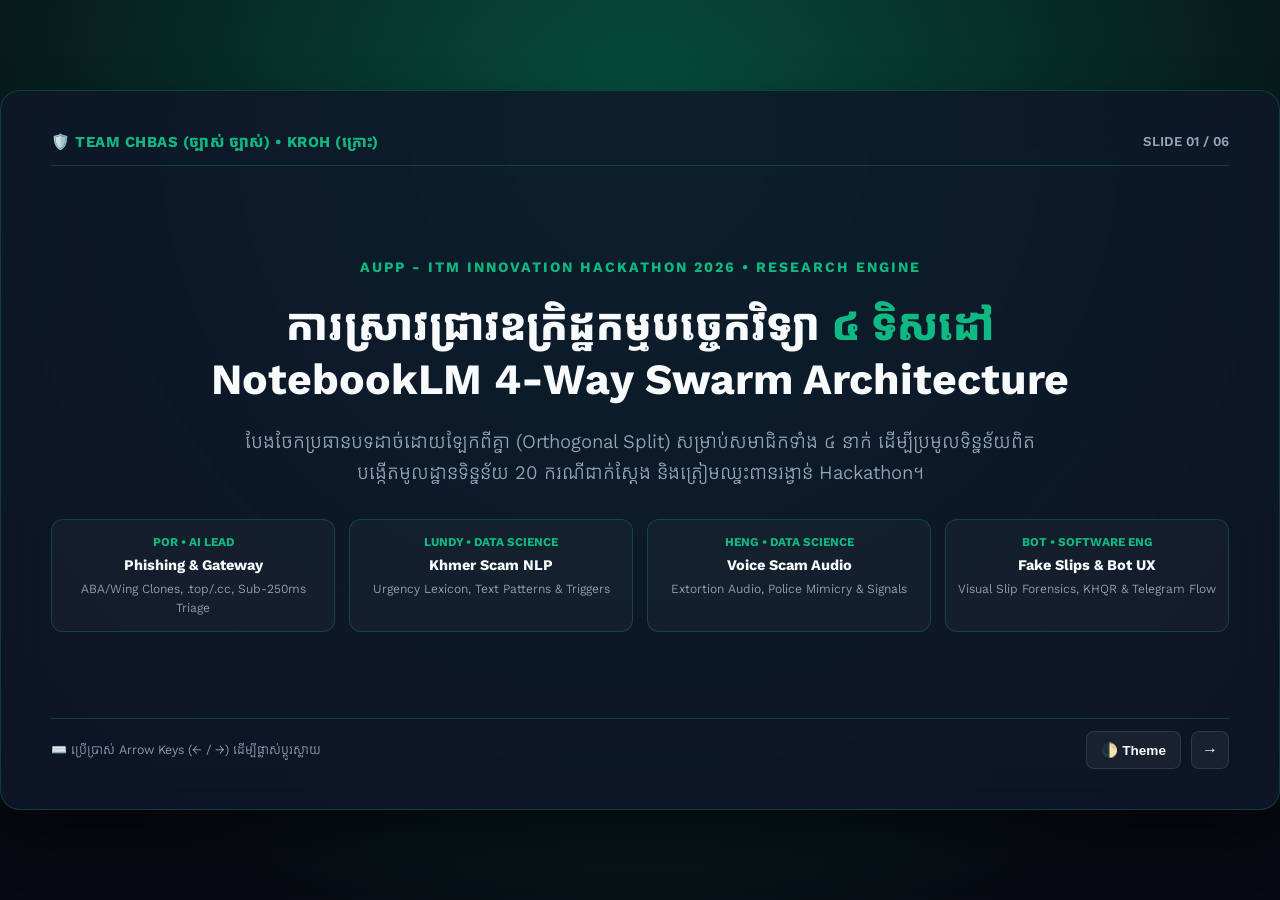
==== commit 5ca87ebc: "feat: personalize slides with clean professional roles (Por, Lundy, Heng, Bot) and modern NotebookLM" ====
--- a/slides.html
+++ b/slides.html
@@ -3,7 +3,7 @@
 <head>
     <meta charset="UTF-8">
     <meta name="viewport" content="width=device-width, initial-scale=1.0">
-    <title>Team CHBAS — 4-Member Scam Research & NotebookLM Architecture | KROH (ក្រោះ)</title>
+    <title>Team CHBAS — Scam Research & NotebookLM Architecture | KROH (ក្រោះ)</title>
     <style>
         @import url('https://fonts.googleapis.com/css2?family=Inter:wght@400;500;600;700&family=Outfit:wght@500;600;700;800&family=Kantumruy+Pro:wght@400;500;600;700&display=swap');
         
@@ -189,7 +189,7 @@
 
 <div class="slide-container">
 
-    <!-- SLIDE 1: HERO -->
+    <!-- SLIDE 1: HERO & TEAM CHBAS ROSTER -->
     <div class="slide active" id="slide-1">
         <div class="slide-header">
             <div class="brand-badge">🛡️ TEAM CHBAS (ច្បាស់ ច្បាស់) • KROH (ក្រោះ)</div>
@@ -208,24 +208,24 @@
             </p>
             <div class="role-grid-preview">
                 <div class="role-chip">
-                    <div class="role-chip-num">Member 1 • Christpor</div>
-                    <div class="role-chip-title">Phishing & Domains</div>
-                    <div class="role-chip-desc">ABA/Wing Clones, .top/.cc, Sub-250ms Gateway</div>
+                    <div class="role-chip-num">Por • AI Lead</div>
+                    <div class="role-chip-title">Phishing & Gateway</div>
+                    <div class="role-chip-desc">ABA/Wing Clones, .top/.cc, Sub-250ms Triage</div>
                 </div>
                 <div class="role-chip">
-                    <div class="role-chip-num">Member 2 • Data Science</div>
-                    <div class="role-chip-title">Khmer NLP & Voice</div>
-                    <div class="role-chip-desc">Urgency Lexicon, Police Extortion Audio</div>
+                    <div class="role-chip-num">Lundy • Data Science</div>
+                    <div class="role-chip-title">Khmer Scam NLP</div>
+                    <div class="role-chip-desc">Urgency Lexicon, Text Patterns & Triggers</div>
                 </div>
                 <div class="role-chip">
-                    <div class="role-chip-num">Member 3 • Analytics</div>
-                    <div class="role-chip-title">Fake Slips & KHQR</div>
-                    <div class="role-chip-desc">Visual Forensics, EMVCo Hash Checksums</div>
+                    <div class="role-chip-num">Heng • Data Science</div>
+                    <div class="role-chip-title">Voice Scam Audio</div>
+                    <div class="role-chip-desc">Extortion Audio, Police Mimicry & Signals</div>
                 </div>
                 <div class="role-chip">
-                    <div class="role-chip-num">Member 4 • Software</div>
-                    <div class="role-chip-title">Task Scams & Law</div>
-                    <div class="role-chip-desc">Money Mules, 2026 MPTC Law, Radar DB</div>
+                    <div class="role-chip-num">Bot • Software Eng</div>
+                    <div class="role-chip-title">Fake Slips & Bot UX</div>
+                    <div class="role-chip-desc">Visual Slip Forensics, KHQR & Telegram Flow</div>
                 </div>
             </div>
         </div>
@@ -238,10 +238,10 @@
         </div>
     </div>
 
-    <!-- SLIDE 2: MEMBER 1 -->
+    <!-- SLIDE 2: POR (AI LEAD) -->
     <div class="slide" id="slide-2">
         <div class="slide-header">
-            <div class="brand-badge">👤 MEMBER 1 • AI LEAD & PRODUCT ARCHITECT</div>
+            <div class="brand-badge">👤 POR • AI LEAD & SYSTEM ARCHITECT</div>
             <div class="slide-counter">SLIDE 02 / 06</div>
         </div>
         <div class="content-split">
@@ -269,33 +269,32 @@
             <div class="panel-right">
                 <div class="prompt-preview-card">
                     <div class="prompt-header">
-                        <span class="prompt-label">NotebookLM Master Prompt (Member 1)</span>
+                        <span class="prompt-label">NotebookLM Master Prompt (Por)</span>
                         <span style="font-size: 0.75rem; color: var(--primary);">Ready to Copy</span>
                     </div>
-                    <div class="prompt-text" id="prompt-m1">You are a Principal Cyber Threat Intelligence Analyst specializing in Southeast Asian financial phishing and domain infrastructure.
-
-Analyze all uploaded sources regarding Cambodian banking phishing campaigns (specifically targeting ABA Bank, Wing, ACLEDA, and Bakong) and generate a rigorous technical intelligence brief answering:
+                    <div class="prompt-text" id="prompt-m1">You are a Principal AI Systems Engineer and Cybersecurity Architect collaborating with Por, the Team Lead of Team CHBAS. We are building "KROH (ក្រោះ)", an autonomous anti-scam AI shield for Cambodian citizens.
+
+Analyze the uploaded banking phishing reports, CamCERT bulletins, and ABA/Bakong security materials:
 
 1. INFRASTRUCTURE & DISCOVERY:
    - What top-level domains (TLDs, e.g., .top, .cc, .vip), DNS providers, and SSL cert issuers do Cambodian banking scammers predominantly use?
-   - How do scammers execute homoglyph and typo-squatting attacks (e.g., Cyrillic characters mimicking Latin letters)?
-   - What URL redirection and obfuscation patterns (e.g., bit.ly, t.me, multi-hop redirects) are observed?
-
-2. ATTACK SEQUENCE & CREDENTIAL HARVESTING:
-   - Step-by-step breakdown: from initial Telegram DM / SMS to fake webview.
-   - What credentials do they capture (4-digit app PIN, phone number, forwarded OTP)?
-
-3. DEFENSIVE DETECTION LOGIC FOR KROH:
-   - What deterministic rules can execute in &lt;50ms without calling an LLM?
-   - What tasks should be passed to Gemini 3.1 Lite?
-
-Format: TL;DR, IoC Table, False-Positive Edge Cases, and Actionable Bot Recommendations.</div>
+   - How do scammers execute homoglyph and typo-squatting attacks (e.g., Cyrillic 'а' mimicking Latin 'a')?
+   - What URL redirection patterns (e.g., bit.ly, t.me, multi-hop redirects) are observed?
+
+2. SUB-250MS TRIAGE PIPELINE:
+   - How should KROH route incoming requests between fast deterministic regex/heuristics (&lt;50ms) and multimodal Gemini 3.1 Lite (&lt;200ms)?
+   - Define the whitelist logic for official Cambodian banks (aba.com.kh, wingmoney.com, acledabank.com.kh).
+
+3. DEFENSIVE INTEGRATION:
+   - What structured JSON output schema should Gemini 3.1 Lite return (risk score 0-100, verdict SAFE/HAZARD, vernacular Khmer alert)?
+
+Format: Executive TL;DR, IoC Table, Whitelist Edge Cases, and Actionable Bot Recommendations.</div>
                 </div>
                 <button class="btn-action" id="btn-copy-m1" onclick="copyPrompt('prompt-m1', 'btn-copy-m1')">📋 Copy Prompt សម្រាប់ NotebookLM</button>
             </div>
         </div>
         <div class="slide-footer">
-            <div class="shortcut-hint">ប្រគល់ជូន៖ <strong>Christpor Rin (AI Lead)</strong></div>
+            <div class="shortcut-hint">ប្រគល់ជូន៖ <strong>Por (AI Lead & System Architect)</strong></div>
             <div class="controls-row">
                 <button class="nav-btn" onclick="prevSlide()">←</button>
                 <button class="nav-btn" onclick="nextSlide()">→</button>
@@ -303,29 +302,29 @@
         </div>
     </div>
 
-    <!-- SLIDE 3: MEMBER 2 -->
+    <!-- SLIDE 3: LUNDY (DATA SCIENCE LEAD) -->
     <div class="slide" id="slide-3">
         <div class="slide-header">
-            <div class="brand-badge">👤 MEMBER 2 • DATA SCIENCE & NLP SPECIALIST</div>
+            <div class="brand-badge">👤 LUNDY • DATA SCIENCE LEAD</div>
             <div class="slide-counter">SLIDE 03 / 06</div>
         </div>
         <div class="content-split">
             <div class="panel-left">
                 <div>
-                    <h2 class="slide-title">Domain B: Vernacular Khmer NLP & Voice Extortion</h2>
-                    <div class="slide-subtitle">ការវិភាគភាសាខ្មែរបោកប្រាស់ និងសារសំឡេងគំរាមកំហែង (Voice Notes)</div>
+                    <h2 class="slide-title">Domain B: Khmer Scam Text Analysis & Urgency Lexicon</h2>
+                    <div class="slide-subtitle">ការស្រង់ពាក្យគន្លឹះភាសាខ្មែរ (NLP) & ក្បួនវិភាគសារបោកប្រាស់តាម Telegram</div>
                     <ul class="spec-list">
                         <li class="spec-item">
                             <span class="spec-icon">🗣️</span>
-                            <div><strong>ទម្រង់បោកប្រាស់ ៣ ធំៗ៖</strong> ការក្លែងជាប៉ូលិស (កញ្ចប់អីវ៉ាន់ជាប់គយ/គ្រឿងញៀន), បុគ្គលិកធនាគារ (គណនីត្រូវបង្កក), គ្រោះថ្នាក់សាច់ញាតិបន្ទាន់។</div>
+                            <div><strong>ការវិភាគអក្សរ & ចិត្តសាស្ត្រ៖</strong> របៀបដែលសារបោកប្រាស់ប្រើប្រាស់អារម្មណ៍ភ័យខ្លាច (បង្កកគណនី) ឬភាពលោភលន់ (ឈ្នះរង្វាន់)។</div>
                         </li>
                         <li class="spec-item">
                             <span class="spec-icon">📝</span>
-                            <div><strong>Khmer Red-Flag Lexicon៖</strong> ស្រង់ពាក្យគន្លឹះចំនួន 20 (ឧ. <em>"ផ្ទេរប្រាក់ជាបន្ទាន់", "គណនីត្រូវបិទ", "កុំប្រាប់អ្នកណា"</em>)។</div>
+                            <div><strong>Khmer Red-Flag Lexicon៖</strong> ស្រង់ពាក្យគន្លឹះចំនួន 15 (ឧ. <em>"ផ្ទេរប្រាក់ជាបន្ទាន់", "គណនីត្រូវបិទ", "កុំប្រាប់អ្នកណា"</em>)។</div>
                         </li>
                         <li class="spec-item">
                             <span class="spec-icon">📂</span>
-                            <div><strong>ប្រភពឯកសារដាក់ចូល NotebookLM៖</strong> កំណត់ហេតុស្នងការនគរបាលជាតិ, អត្ថបទសារព័ត៌មានក្នុងស្រុក, Telegram transcripts។</div>
+                            <div><strong>ប្រភពឯកសារដាក់ចូល NotebookLM៖</strong> អត្ថបទសារព័ត៌មានបច្ចេកវិទ្យាកម្ពុជា, សេចក្តីជូនដំណឹងធនាគារ, Telegram scam chats។</div>
                         </li>
                     </ul>
                 </div>
@@ -334,35 +333,33 @@
             <div class="panel-right">
                 <div class="prompt-preview-card">
                     <div class="prompt-header">
-                        <span class="prompt-label">NotebookLM Master Prompt (Member 2)</span>
+                        <span class="prompt-label">NotebookLM Master Prompt (Lundy)</span>
                         <span style="font-size: 0.75rem; color: var(--primary);">Ready to Copy</span>
                     </div>
-                    <div class="prompt-text" id="prompt-m2">You are a Senior Computational Linguist and Behavioral Fraud Specialist specializing in Khmer vernacular discourse and social engineering.
-
-Analyze all uploaded sources on Cambodian phone scams, Telegram voice messages, and text-based fraud to construct a definitive linguistic threat dictionary:
-
-1. PSYCHOLOGICAL MANIPULATION ARCHETYPES:
-   - Deconstruct the 3 most prevalent voice/chat scam scripts in Cambodia:
-     a) Police / Court Summons Extortion (e.g., seized contraband package)
-     b) Commercial Bank Fraud Alert (e.g., money laundering freeze, move to safe account)
-     c) Hospital / Urgent Relative Emergency
-   - What emotional levers are weaponized (fear of authority, immediate panic)?
-
-2. KHMER LINGUISTIC MARKERS & VOCABULARY:
-   - List the 20 most frequent Khmer trigger words and phrases indicating high scam probability (provide Khmer script, Romanized phonetic, and English meaning).
-   - What speech traits distinguish scripted fraud calls from real official calls?
-
-3. GROUND-TRUTH TEST BENCHMARK FOR KROH:
-   - Provide 5 realistic Khmer scam voice message transcripts (annotated threat score 0-100%).
-   - Provide 3 authentic bank/courier customer service transcripts (negative control samples).
-
-Format: Linguistic Taxonomy Matrix, Khmer Red-Flag Lexicon, and Gemini Triage Prompts.</div>
+                    <div class="prompt-text" id="prompt-m2">You are a friendly data science and NLP mentor helping Lundy on Team CHBAS. We are building "KROH (ក្រោះ)", an AI tool to protect Cambodian citizens from Telegram scams.
+
+Based on the uploaded sources, help Lundy analyze the text patterns of Cambodian scams:
+
+1. THE PSYCHOLOGICAL LEVERS:
+   - What emotional tricks do scammers use in their text messages (e.g., fear of police, urgent bank account freeze, fake bonus rewards)?
+   - Give 3 realistic examples in simple English and Khmer.
+
+2. THE KHMER RED-FLAG KEYWORD TABLE (For Data Science):
+   - Extract a list of the 15 most dangerous keywords/phrases in Khmer that indicate a high probability of a scam (e.g., "ផ្ទេរប្រាក់ជាបន្ទាន់", "គណនីត្រូវបិទ").
+   - Create a clean Markdown table with:
+     | No | Khmer Keyword | English Meaning | Scam Category | Urgency Level (High/Medium) |
+
+3. NEGATIVE EXAMPLES (Legitimate vs Fake):
+   - Provide 2 examples of REAL legitimate bank messages (so our AI doesn't accidentally block real banks).
+   - Explain the subtle differences between real bank text and scam text.
+
+Format your answer clearly with bullet points and simple language for Team CHBAS.</div>
                 </div>
                 <button class="btn-action" id="btn-copy-m2" onclick="copyPrompt('prompt-m2', 'btn-copy-m2')">📋 Copy Prompt សម្រាប់ NotebookLM</button>
             </div>
         </div>
         <div class="slide-footer">
-            <div class="shortcut-hint">ប្រគល់ជូន៖ <strong>Data Science & NLP Lead</strong></div>
+            <div class="shortcut-hint">ប្រគល់ជូន៖ <strong>Lundy (Data Science Lead)</strong></div>
             <div class="controls-row">
                 <button class="nav-btn" onclick="prevSlide()">←</button>
                 <button class="nav-btn" onclick="nextSlide()">→</button>
@@ -370,29 +367,29 @@
         </div>
     </div>
 
-    <!-- SLIDE 4: MEMBER 3 -->
+    <!-- SLIDE 4: HENG (DATA SCIENCE & AUDIO FORENSICS) -->
     <div class="slide" id="slide-4">
         <div class="slide-header">
-            <div class="brand-badge">👤 MEMBER 3 • ANALYTICS & FORENSICS SPECIALIST</div>
+            <div class="brand-badge">👤 HENG • DATA SCIENCE & AUDIO FORENSICS</div>
             <div class="slide-counter">SLIDE 04 / 06</div>
         </div>
         <div class="content-split">
             <div class="panel-left">
                 <div>
-                    <h2 class="slide-title">Domain C: Fake Bank Receipts & KHQR Forensics</h2>
-                    <div class="slide-subtitle">ការស្រាវជ្រាវវិក្កយបត្រផ្ទេរប្រាក់ក្លែងបន្លំ (Fake Slips) & កូដ QR ក្លែងក្លាយ</div>
+                    <h2 class="slide-title">Domain C: Voice Scam Notes & Audio Deception Patterns</h2>
+                    <div class="slide-subtitle">ការវិភាគសារសំឡេងគំរាមកំហែង (Audio Forensics) & លំនាំបោកបញ្ឆោត</div>
                     <ul class="spec-list">
                         <li class="spec-item">
-                            <span class="spec-icon">🧾</span>
-                            <div><strong>ចំនុចខ្វះចន្លោះលើ Fake Slip៖</strong> Font អក្សរខុសពីស្តង់ដារធនាគារ (ប្រើ Arial ជំនួស Custom Font), បន្ទាត់អក្សរមិនស្មើ, ម៉ោងផ្ទេរលុយមុនម៉ោងកុម្ម៉ង់។</div>
-                        </li>
-                        <li class="spec-item">
-                            <span class="spec-icon">🔍</span>
-                            <div><strong>EMVCo & Checksum Validation៖</strong> របៀបផ្ទៀងផ្ទាត់ Hash របស់ Bakong និងលេខ Reference ដើម្បីការពារអាជីវករ និងហាងកាហ្វេ។</div>
+                            <span class="spec-icon">🎙️</span>
+                            <div><strong>ទម្រង់បោកប្រាស់តាមសំឡេង ៣ ធំៗ៖</strong> ការក្លែងជាប៉ូលិស (កញ្ចប់អីវ៉ាន់ជាប់គយ/គ្រឿងញៀន), បុគ្គលិកធនាគារ (គណនីត្រូវបង្កក), គ្រោះថ្នាក់សាច់ញាតិបន្ទាន់។</div>
+                        </li>
+                        <li class="spec-item">
+                            <span class="spec-icon">🔊</span>
+                            <div><strong>Audio Anomaly Signals៖</strong> សំឡេងផ្ទៃខាងក្រោយក្លែងបន្លំ (វិទ្យុទាក់ទងប៉ូលិស), ចង្វាក់និយាយបង្ខំលឿនៗខុសពីធម្មតា។</div>
                         </li>
                         <li class="spec-item">
                             <span class="spec-icon">📂</span>
-                            <div><strong>ប្រភពឯកសារដាក់ចូល NotebookLM៖</strong> Bakong KHQR EMVCo Specifications, ABA Slip Guidelines, ករណីបន្លំវិក្កយបត្រតាមតេឡេក្រាម។</div>
+                            <div><strong>ប្រភពឯកសារដាក់ចូល NotebookLM៖</strong> កំណត់ហេតុបង្ក្រាបបទល្មើសបច្ចេកវិទ្យា, អត្ថបទសារព័ត៌មាន, Telegram audio scam transcripts។</div>
                         </li>
                     </ul>
                 </div>
@@ -401,35 +398,35 @@
             <div class="panel-right">
                 <div class="prompt-preview-card">
                     <div class="prompt-header">
-                        <span class="prompt-label">NotebookLM Master Prompt (Member 3)</span>
+                        <span class="prompt-label">NotebookLM Master Prompt (Heng)</span>
                         <span style="font-size: 0.75rem; color: var(--primary);">Ready to Copy</span>
                     </div>
-                    <div class="prompt-text" id="prompt-m3">You are a Digital Forensics Investigator and Computer Vision Specialist specializing in mobile transaction receipts and EMVCo QR code fraud.
-
-Examine all uploaded materials regarding payment slip tampering and fake QR codes in Cambodia:
-
-1. SLIP FABRICATION MECHANISMS:
-   - How are fake ABA and Bakong payment receipts generated (Telegram generator bots, web apps, modified PSD templates)?
-   - What are the most common visual artifacts of tampered slips:
-     * Font inconsistencies (system default fonts vs. official custom bank typefaces)
-     * Misaligned text baselines and bounding box distortions
-     * Date/time stamp discrepancies
-     * "Pending" or "Submitted" status graphically disguised as "Success"
-
-2. TRANSACTION ID & CHECKSUM VALIDATION:
-   - How do authentic Bakong transaction hashes and ABA reference numbers format their sequences?
-   - What mathematical checks can determine if an EMVCo KHQR code payload has been altered?
-
-3. MSME DEFENSE BLUEPRINT FOR KROH:
-   - Outline an automated 3-step verification pipeline when a shopkeeper forwards a receipt screenshot to KROH.
-
-Format: Visual Forensic Anomaly Checklist (10 points), Structural Comparison, and Heuristic Fraud Rules.</div>
+                    <div class="prompt-text" id="prompt-m3">You are an audio fraud investigator and data science mentor helping Heng on Team CHBAS. We are building "KROH (ក្រោះ)", an AI Telegram bot that listens to suspicious voice notes.
+
+Based on the uploaded sources, help Heng analyze how scammers manipulate victims through audio:
+
+1. THE 3 COMMON VOICE SCAM SCRIPTS:
+   - Breakdown the 3 most common spoken scam scenarios in Cambodia:
+     a) The Fake Police / Customs Call (claims a package has illegal items)
+     b) The Fake Bank Officer (claims victim's account is involved in money laundering)
+     c) The Hospital / Urgent Relative Emergency
+   - What background sound effects or speaking styles do they use to fake authority?
+
+2. AUDIO ANOMALY DETECTION (Data Science Perspective):
+   - What vocal traits or behavioral signals can distinguish a scam voice note from a real friend or real customer service?
+   - List 5 specific red flags that a citizen should listen for.
+
+3. BENCHMARK TEST SCRIPT:
+   - Write out 2 realistic sample scripts of a scammer talking in a voice note (in Khmer script and English translation).
+   - Rate their danger level (0–100%) and explain why.
+
+Format your answer with clear section headings and practical takeaways for Team CHBAS.</div>
                 </div>
                 <button class="btn-action" id="btn-copy-m3" onclick="copyPrompt('prompt-m3', 'btn-copy-m3')">📋 Copy Prompt សម្រាប់ NotebookLM</button>
             </div>
         </div>
         <div class="slide-footer">
-            <div class="shortcut-hint">ប្រគល់ជូន៖ <strong>Analytics & Fraud Forensics Lead</strong></div>
+            <div class="shortcut-hint">ប្រគល់ជូន៖ <strong>Heng (Data Science & Audio Forensics)</strong></div>
             <div class="controls-row">
                 <button class="nav-btn" onclick="prevSlide()">←</button>
                 <button class="nav-btn" onclick="nextSlide()">→</button>
@@ -437,29 +434,29 @@
         </div>
     </div>
 
-    <!-- SLIDE 5: MEMBER 4 -->
+    <!-- SLIDE 5: BOT (SOFTWARE ENGINEER) -->
     <div class="slide" id="slide-5">
         <div class="slide-header">
-            <div class="brand-badge">👤 MEMBER 4 • SOFTWARE & THREAT INTEL LEAD</div>
+            <div class="brand-badge">👤 BOT • SOFTWARE ENGINEER</div>
             <div class="slide-counter">SLIDE 05 / 06</div>
         </div>
         <div class="content-split">
             <div class="panel-left">
                 <div>
-                    <h2 class="slide-title">Domain D: Telegram Task Scams & 2026 MPTC Law</h2>
-                    <div class="slide-subtitle">អន្ទាក់ការងារ Like វីដេអូ, គណនីជួល (Mule Accounts) & ច្បាប់ប្រឆាំងបទល្មើសបច្ចេកវិទ្យា</div>
+                    <h2 class="slide-title">Domain D: Fake Bank Receipts & Telegram Bot UX Flow</h2>
+                    <div class="slide-subtitle">ការពិនិត្យវិក្កយបត្រក្លែងបន្លំ (Fake Slips), កូដ QR & លំហូរ Bot Telegram</div>
                     <ul class="spec-list">
                         <li class="spec-item">
-                            <span class="spec-icon">🎣</span>
-                            <div><strong>ដំណាក់កាលអន្ទាក់ទាំង ៤៖</strong> នុយ (ឲ្យ $2-$5) ➔ ទាក់ទាញចូល VIP (តម្រូវដាក់ប្រាក់ $50) ➔ បង្កកលុយទារប្រាក់បន្ថែម ➔ ទិញកុងធនាគារ ($50-$100) លាងលុយ។</div>
-                        </li>
-                        <li class="spec-item">
-                            <span class="spec-icon">⚖️</span>
-                            <div><strong>ច្បាប់ថ្មីខែមេសា ឆ្នាំ២០២៦៖</strong> ទោសអស់មួយជីវិតសម្រាប់មេក្លោងបោកប្រាស់ និងទោសព្រហ្មទណ្ឌលើម្ចាស់ទីតាំង/ម្ចាស់កុងធនាគារជួល។</div>
-                        </li>
-                        <li class="spec-item">
-                            <span class="spec-icon">🗄️</span>
-                            <div><strong>ស្ថាបត្យកម្មទិន្នន័យ៖</strong> Supabase Telemetry Schema & Public Web Threat Radar ដើម្បីបង្ហាញចំណុចក្តៅទូទាំងប្រទេស។</div>
+                            <span class="spec-icon">🧾</span>
+                            <div><strong>ចំនុចខ្វះចន្លោះលើ Fake Slip៖</strong> Font អក្សរខុសពីស្តង់ដារធនាគារ (Arial ជំនួស Custom Font), បន្ទាត់អក្សរមិនស្មើ, ម៉ោងផ្ទេរលុយមិនស៊ីសង្វាក់។</div>
+                        </li>
+                        <li class="spec-item">
+                            <span class="spec-icon">📱</span>
+                            <div><strong>Telegram Bot Interaction Flow៖</strong> រៀបចំលំហូរឆ្លើយតប 3 ជំហាន (User បញ្ជូនរូប ➔ Bot ឆ្លើយថា Scanning ➔ ផ្តល់ចម្លើយក្នុង 200ms)។</div>
+                        </li>
+                        <li class="spec-item">
+                            <span class="spec-icon">📂</span>
+                            <div><strong>ប្រភពឯកសារដាក់ចូល NotebookLM៖</strong> Bakong KHQR EMVCo Specs, ABA Slip Guidelines, ករណីបន្លំវិក្កយបត្រតេឡេក្រាម។</div>
                         </li>
                     </ul>
                 </div>
@@ -468,33 +465,34 @@
             <div class="panel-right">
                 <div class="prompt-preview-card">
                     <div class="prompt-header">
-                        <span class="prompt-label">NotebookLM Master Prompt (Member 4)</span>
+                        <span class="prompt-label">NotebookLM Master Prompt (Bot)</span>
                         <span style="font-size: 0.75rem; color: var(--primary);">Ready to Copy</span>
                     </div>
-                    <div class="prompt-text" id="prompt-m4">You are a Principal Software Architect and Cybercrime Intelligence Strategist specializing in transnational fraud networks and national threat telemetry.
-
-Analyze all uploaded documents regarding Cambodian online task scams, money mule operations, and the 2026 legal/regulatory landscape:
-
-1. TASK SCAM LIFECYCLE & MONEY MULE PIPELINES:
-   - Detail the 4 stages of Telegram job/task scams ("Like videos for $5" -> small payout -> VIP deposit lock -> total loss).
-   - How do criminal syndicates recruit Cambodian youth as "money mules" (buying bank accounts for $50-$100)?
-   - What are the legal liabilities for bank account owners under the April 2026 Anti-Cybercrime Law?
-
-2. NATIONAL REGULATORY & INCIDENT INTEGRATION:
-   - How do the Ministry of Post and Telecommunications (MPTC), TRC (Hotline 6789), and CamCERT process citizen reports?
-   - How can KROH position itself as the automated intake layer feeding high-confidence IoCs to law enforcement and banks?
-
-3. TELEMETRY SCHEMA & RADAR DATA ARCHITECTURE:
-   - Define telemetry attributes needed to log a scam incident without collecting personal user data (Zero-PII).
-   - Propose the data aggregation model for the public Web Threat Radar.
-
-Format: Task Scam Escalation Flowchart, Legal Risk Summary, and Supabase Telemetry Schema.</div>
+                    <div class="prompt-text" id="prompt-m4">You are a senior software architect helping Bot, the Software Engineer on Team CHBAS. We are building "KROH (ក្រោះ)", an anti-fraud Telegram bot and web tool for everyday citizens and small shopkeepers.
+
+Based on the uploaded sources, help Bot understand how payment receipt fraud works and how our software should respond:
+
+1. HOW FAKE RECEIPTS ARE MADE:
+   - How do scammers create fake ABA or Bakong payment slips (e.g., Telegram generator bots, edited image templates)?
+   - What are the top 5 visual flaws in a fake receipt (e.g., wrong font, misaligned text, fake date/time, fake transaction reference)?
+
+2. TELEGRAM BOT USER EXPERIENCE (Software Flow):
+   - When a user forwards a screenshot or link to @KrohShieldBot on Telegram, what is the ideal 3-step interaction flow?
+     Step 1: User sends image/link -> Bot sends immediate "Scanning..." status.
+     Step 2: Analysis result in <300ms.
+     Step 3: Clear verdict (RED = DANGER, YELLOW = CAUTION, GREEN = SAFE).
+   - Write a sample polite Khmer/English bot response message for a fake receipt.
+
+3. MSME DEFENSE CHECKLIST:
+   - What simple rule can a coffee shop or online shopkeeper follow to never get tricked by a fake slip?
+
+Format this clearly with code/message snippets and simple diagrams for Team CHBAS.</div>
                 </div>
                 <button class="btn-action" id="btn-copy-m4" onclick="copyPrompt('prompt-m4', 'btn-copy-m4')">📋 Copy Prompt សម្រាប់ NotebookLM</button>
             </div>
         </div>
         <div class="slide-footer">
-            <div class="shortcut-hint">ប្រគល់ជូន៖ <strong>Software Engineer & Threat Intel Lead</strong></div>
+            <div class="shortcut-hint">ប្រគល់ជូន៖ <strong>Bot (Software Engineer)</strong></div>
             <div class="controls-row">
                 <button class="nav-btn" onclick="prevSlide()">←</button>
                 <button class="nav-btn" onclick="nextSlide()">→</button>
@@ -502,7 +500,7 @@
         </div>
     </div>
 
-    <!-- SLIDE 6: SYNTHESIS -->
+    <!-- SLIDE 6: SYNTHESIS & ROADMAP -->
     <div class="slide" id="slide-6">
         <div class="slide-header">
             <div class="brand-badge">🚀 TEAM CHBAS SYNTHESIS & WINNING FORMULA</div>
@@ -516,11 +514,11 @@
                     <ul class="spec-list">
                         <li class="spec-item">
                             <span class="spec-icon">📅</span>
-                            <div><strong>ថ្ងៃសុក្រ (Friday Sprint)៖</strong> សមាជិកទាំង ៤ បញ្ចូល Prompt ទៅក្នុង NotebookLM រៀងៗខ្លួន និងទាញយករបាយការណ៍ 2 ទំព័រ។</div>
+                            <div><strong>Sprint ស្រាវជ្រាវ (Research Sprint)៖</strong> សមាជិកទាំង ៤ ជជែកជាមួយ NotebookLM រៀងៗខ្លួន និងទាញយកគន្លឹះសំខាន់ៗ។</div>
                         </li>
                         <li class="spec-item">
                             <span class="spec-icon">🧪</span>
-                            <div><strong>ថ្ងៃសៅរ៍ (Dataset Gate)៖</strong> រៀបចំសំណុំទិន្នន័យ 20 ករណីពិត (5 Phishing + 5 Voice + 5 Slips + 5 Task Scams) ក្នុង <code>docs/dataset/</code>។</div>
+                            <div><strong>សំណុំទិន្នន័យ 20 ករណី (Dataset Gate)៖</strong> រៀបចំករណីពិត (5 Phishing + 5 Voice + 5 Slips + 5 Task Scams) ក្នុង <code>docs/dataset/</code>។</div>
                         </li>
                         <li class="spec-item">
                             <span class="spec-icon">🏆</span>
@@ -544,7 +542,7 @@
             </div>
         </div>
         <div class="slide-footer">
-            <div class="shortcut-hint">✨ រៀបចំរួចជាស្រេចដោយ <strong>Christpor Rin & Antigravity AI</strong></div>
+            <div class="shortcut-hint">✨ រៀបចំរួចជាស្រេចដោយ <strong>Team CHBAS • Por, Lundy, Heng, Bot</strong></div>
             <div class="controls-row">
                 <button class="nav-btn" onclick="prevSlide()">←</button>
             </div>
@@ -623,7 +621,7 @@
 
     const modalData = {
         m1: {
-            title: "Domain A: Banking Phishing Infrastructure (Member 1)",
+            title: "Domain A: Banking Phishing Infrastructure (Por)",
             content: `
                 <h3 style="color: var(--primary); margin-bottom: 12px;">ហេតុអ្វីបានជាករណីនេះសំខាន់បំផុត?</h3>
                 <p style="color: var(--text-muted); margin-bottom: 16px;">
@@ -633,66 +631,66 @@
                     <strong style="color: var(--accent);">បច្ចេកទេស Homoglyphs (តួអក្សរបន្លំ):</strong><br>
                     <code style="color: #60A5FA;">https://аba-rewards.top (អក្សរ 'а' គឺ Cyrillic U+0430 មិនមែន Latin 'a' ឡើយ!)</code>
                 </div>
-                <h4 style="margin-bottom: 8px;">ភារកិច្ចរបស់ Christpor:</h4>
+                <h4 style="margin-bottom: 8px;">ភារកិច្ចរបស់ Por:</h4>
                 <p style="color: var(--text-muted); font-size: 0.95rem;">
                     បង្កើត Regex Pre-check ដើម្បីកាត់បន្ថយពេលវេលាត្រួតពិនិត្យមកក្រោម 50ms មុនពេលបញ្ជូនទៅ Gemini 3.1 Lite។
                 </p>
             `
         },
         m2: {
-            title: "Domain B: Khmer NLP & Voice Extortion (Member 2)",
+            title: "Domain B: Khmer NLP & Urgency Lexicon (Lundy)",
             content: `
-                <h3 style="color: var(--primary); margin-bottom: 12px;">ការវាយប្រហារតាមចិត្តសាស្ត្រ និងសំឡេង (Voice Notes)</h3>
+                <h3 style="color: var(--primary); margin-bottom: 12px;">ការវិភាគអត្ថបទ និងចិត្តសាស្ត្របោកប្រាស់</h3>
                 <p style="color: var(--text-muted); margin-bottom: 16px;">
-                    ជនរងគ្រោះវ័យកណ្តាល និងចាស់ជរាតែងតែចាញ់បោកការផ្ញើសារជាសំឡេង (Voice Notes) ព្រោះវាបង្កើតអារម្មណ៍ភ័យខ្លាច (Fear of Authority) និងការបង្ខំឲ្យផ្ទេរប្រាក់ជាបន្ទាន់។
+                    ជនរងគ្រោះចាញ់បោកដោយសារតែសារអត្ថបទបង្កើនអារម្មណ៍ភ័យខ្លាច (Fear of Authority) និងការបង្ខំឲ្យធ្វើសកម្មភាពភ្លាមៗ។
                 </p>
                 <div style="background: var(--code-bg); padding: 16px; border-radius: 10px; border: 1px solid var(--border-color); margin-bottom: 16px;">
                     <strong style="color: var(--danger);">ពាក្យគន្លឹះគ្រោះថ្នាក់ (Red-Flag Triggers):</strong><br>
-                    • <em>"កញ្ចប់អីវ៉ាន់របស់អ្នកជាប់គយ មានសារធាតុញៀន"</em><br>
-                    • <em>"គណនីរបស់អ្នកពាក់ព័ន្ធនឹងការលាងលុយកខ្វក់ ត្រូវផ្ទេរមកគណនីសុវត្ថិភាពដើម្បីផ្ទៀងផ្ទាត់"</em><br>
+                    • <em>"ផ្ទេរប្រាក់ជាបន្ទាន់ដើម្បីផ្ទៀងផ្ទាត់"</em><br>
+                    • <em>"គណនីរបស់អ្នកនឹងត្រូវបិទជាស្វ័យប្រវត្តិ"</em><br>
                     • <em>"កុំទាន់ប្រាប់អ្នកណា ប្រយ័ត្នខុសច្បាប់"</em>
                 </div>
-                <h4 style="margin-bottom: 8px;">ភារកិច្ចរបស់ Member 2:</h4>
+                <h4 style="margin-bottom: 8px;">ភារកិច្ចរបស់ Lundy:</h4>
                 <p style="color: var(--text-muted); font-size: 0.95rem;">
-                    ចងក្រងពាក្យគន្លឹះចំនួន 20 និង transcript សំឡេងបោកប្រាស់ 5 ករណី ដើម្បីធ្វើជា benchmark សម្រាប់ AI NLP។
+                    ចងក្រងតារាងពាក្យគន្លឹះ 15 ពាក្យ និងវិភាគលំនាំភាសាខ្មែរសម្រាប់ Data Science Model។
                 </p>
             `
         },
         m3: {
-            title: "Domain C: Fake Slips & KHQR Forensics (Member 3)",
+            title: "Domain C: Voice Scams & Audio Patterns (Heng)",
+            content: `
+                <h3 style="color: var(--primary); margin-bottom: 12px;">ការវាយប្រហារតាមសារសំឡេង (Voice Notes)</h3>
+                <p style="color: var(--text-muted); margin-bottom: 16px;">
+                    ជនរងគ្រោះងាយជឿជាក់លើសារសំឡេងព្រោះវាស្តាប់ទៅដូចមនុស្សពិតប្រាកដ ឬមន្ត្រីសមត្ថកិច្ច។
+                </p>
+                <div style="background: var(--code-bg); padding: 16px; border-radius: 10px; border: 1px solid var(--border-color); margin-bottom: 16px;">
+                    <strong style="color: var(--secondary);">សញ្ញាសម្គាល់សំឡេងបោកប្រាស់ (Audio Red Flags):</strong><br>
+                    1. សំឡេងវិទ្យុទាក់ទងប៉ូលិស ឬសំឡេងការិយាល័យកាត់តដាក់ពីក្រោយ<br>
+                    2. ការបង្ខំមិនឲ្យបិទទូរស័ព្ទ ឬហាមមិនឲ្យពិភាក្សាជាមួយសមាជិកគ្រួសារ<br>
+                    3. ការក្លែងសំឡេងមនុស្សចាស់ ឬសំឡេងយំក្នុងគ្រាអាសន្ន
+                </div>
+                <h4 style="margin-bottom: 8px;">ភារកិច្ចរបស់ Heng:</h4>
+                <p style="color: var(--text-muted); font-size: 0.95rem;">
+                    បង្កើត Script សំឡេងបោកប្រាស់គំរូចំនួន 2 និងកំណត់សញ្ញាសម្គាល់ Audio សម្រាប់ AI វិភាគ។
+                </p>
+            `
+        },
+        m4: {
+            title: "Domain D: Fake Slips & Telegram Bot UX (Bot)",
             content: `
                 <h3 style="color: var(--primary); margin-bottom: 12px;">ការក្លែងបន្លំវិក្កយបត្រធនាគារ (MSME Defense)</h3>
                 <p style="color: var(--text-muted); margin-bottom: 16px;">
                     អាជីវករខ្នាតតូច ហាងកាហ្វេ និងអ្នកដឹកជញ្ជូនរងគ្រោះរាប់ពាន់ដុល្លារដោយសារ Fake Slip Generator Bots លើ Telegram ដែលកែប្រែទិន្នន័យផ្ទេរប្រាក់ក្នុងរយៈពេល 10 វិនាទី។
                 </p>
                 <div style="background: var(--code-bg); padding: 16px; border-radius: 10px; border: 1px solid var(--border-color); margin-bottom: 16px;">
-                    <strong style="color: var(--secondary);">ចំនុចសង្កេតកោសល្យវិច័យ (Forensic Artifacts):</strong><br>
-                    1. Font អក្សរមិនត្រូវតាម Bank Guidelines (ប្រើ Standard Font ជំនួស Custom Font)<br>
+                    <strong style="color: var(--primary);">ចំនុចសង្កេតកោសល្យវិច័យ (Forensic Artifacts):</strong><br>
+                    1. Font អក្សរមិនត្រូវតាម Bank Guidelines (ប្រើ Arial ជំនួស Custom Font)<br>
                     2. កាលបរិច្ឆេទ និងលេខ Hash មិនមាន Checksum ត្រឹមត្រូវតាមស្តង់ដារ Bakong EMVCo<br>
                     3. អក្សរ "Pending" ត្រូវបានកាត់តបិទបាំងដាក់ "Success"
                 </div>
-                <h4 style="margin-bottom: 8px;">ភារកិច្ចរបស់ Member 3:</h4>
+                <h4 style="margin-bottom: 8px;">ភារកិច្ចរបស់ Bot:</h4>
                 <p style="color: var(--text-muted); font-size: 0.95rem;">
-                    កំណត់ Visual Anomaly Checklist ចំនួន 10 ចំនុច ដើម្បីឲ្យ Gemini Vision ឆែកមើលរូបថតវិក្កយបត្របានត្រឹមត្រូវ 100%។
-                </p>
-            `
-        },
-        m4: {
-            title: "Domain D: Task Scams, Mules & 2026 Law (Member 4)",
-            content: `
-                <h3 style="color: var(--primary); margin-bottom: 12px;">អន្ទាក់ការងារ Telegram & បទល្មើសគណនីជួល</h3>
-                <p style="color: var(--text-muted); margin-bottom: 16px;">
-                    យុវជន និងសិស្សនិស្សិតរាប់ពាន់នាក់កំពុងក្លាយជាជនរងគ្រោះ ព្រមទាំងប្រឈមមុខនឹងផ្លូវច្បាប់ ដោយសារការជួល ឬលក់គណនីធនាគារ (Mule Accounts) ទៅឲ្យក្រុមឧក្រិដ្ឋជន។
-                </p>
-                <div style="background: var(--code-bg); padding: 16px; border-radius: 10px; border: 1px solid var(--border-color); margin-bottom: 16px;">
-                    <strong style="color: var(--primary);">ទិដ្ឋភាពច្បាប់ខែមេសា ឆ្នាំ២០២៦ (Anti-Cybercrime Law):</strong><br>
-                    • ទោសអស់មួយជីវិតសម្រាប់មេក្លោងបង្កើតអន្ទាក់បច្ចេកវិទ្យា<br>
-                    • ការទទួលខុសត្រូវព្រហ្មទណ្ឌលើម្ចាស់កុងធនាគារដែលអនុញ្ញាតឲ្យក្រុមបោកប្រាស់ប្រើប្រាស់<br>
-                    • កិច្ចសហការរវាង MPTC (Hotline 6789) និង CamCERT
-                </div>
-                <h4 style="margin-bottom: 8px;">ភារកិច្ចរបស់ Member 4:</h4>
-                <p style="color: var(--text-muted); font-size: 0.95rem;">
-                    បង្កើត Supabase Telemetry Schema និង Threat Radar Data Model ដើម្បីបង្ហាញផែនទី Scam ផ្ទាល់នៅលើគេហទំព័រ។
+                    រៀបចំលំហូរ Bot 3 ជំហាន (Receive -> Scan -> Alert) និងសារឆ្លើយតបសុភាពរាបសារជាភាសាខ្មែរ។
                 </p>
             `
         }
